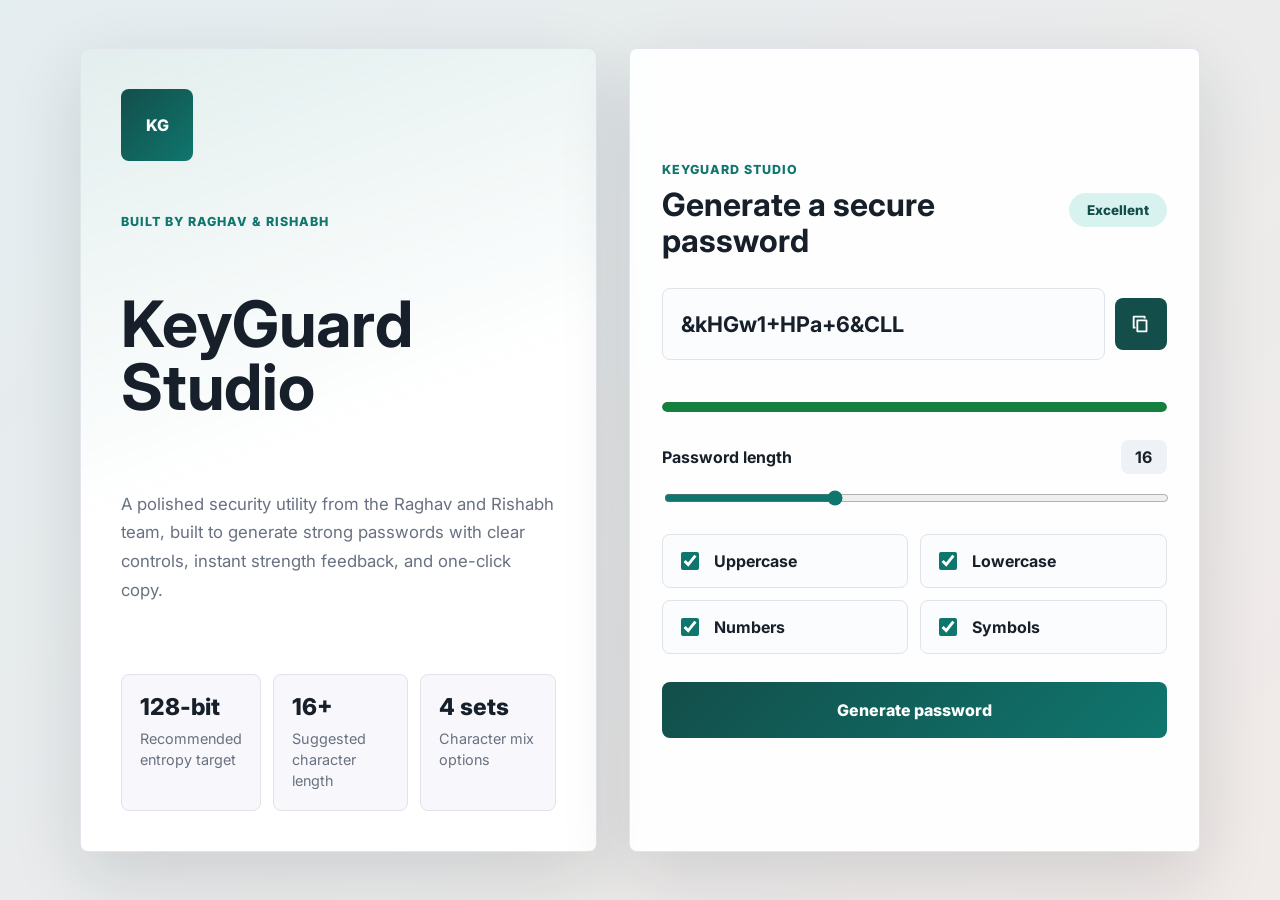
==== index.html @ d0e6b9a9 "Project: Password generator" ====
<!DOCTYPE html>
<html lang="en">
<head>
  <meta charset="UTF-8">
  <meta name="viewport" content="width=device-width, initial-scale=1.0">
  <title>KeyGuard Studio</title>
  <link rel="preconnect" href="https://fonts.googleapis.com">
  <link rel="preconnect" href="https://fonts.gstatic.com" crossorigin>
  <link href="https://fonts.googleapis.com/css2?family=Inter:wght@400;500;600;700;800&display=swap" rel="stylesheet">
  <link rel="stylesheet" href="style.css">
</head>
<body>
  <main class="app-shell">
    <section class="brand-panel" aria-label="Team introduction">
      <div class="brand-mark" aria-hidden="true">KG</div>
      <p class="eyebrow">Built by Raghav & Rishabh</p>
      <h1>KeyGuard Studio</h1>
      <p class="intro">
        A polished security utility from the Raghav and Rishabh team, built to generate strong passwords with clear controls, instant strength feedback, and one-click copy.
      </p>

      <div class="trust-grid" aria-label="Password guidance">
        <div>
          <span>128-bit</span>
          <p>Recommended entropy target</p>
        </div>
        <div>
          <span>16+</span>
          <p>Suggested character length</p>
        </div>
        <div>
          <span>4 sets</span>
          <p>Character mix options</p>
        </div>
      </div>
    </section>

    <section class="generator-card" aria-label="Password generator">
      <div class="card-header">
        <div>
          <p class="eyebrow">KeyGuard Studio</p>
          <h2>Generate a secure password</h2>
        </div>
        <div class="status-pill" id="strengthLabel">Ready</div>
      </div>

      <div class="password-output">
        <input id="passwordOutput" type="text" aria-label="Generated password" readonly>
        <button id="copyButton" class="icon-button" type="button" title="Copy password" aria-label="Copy password">
          <svg viewBox="0 0 24 24" aria-hidden="true">
            <path d="M8 8h10v12H8z"></path>
            <path d="M6 16H4V4h12v2"></path>
          </svg>
        </button>
      </div>
      <p id="copyMessage" class="copy-message" role="status" aria-live="polite"></p>

      <div class="strength-meter" aria-hidden="true">
        <span id="strengthBar"></span>
      </div>

      <div class="controls">
        <label class="range-row" for="lengthInput">
          <span>Password length</span>
          <strong id="lengthValue">16</strong>
        </label>
        <input id="lengthInput" type="range" min="8" max="32" value="16">

        <div class="option-grid" aria-label="Character options">
          <label class="check-option">
            <input type="checkbox" id="uppercase" checked>
            <span>Uppercase</span>
          </label>
          <label class="check-option">
            <input type="checkbox" id="lowercase" checked>
            <span>Lowercase</span>
          </label>
          <label class="check-option">
            <input type="checkbox" id="numbers" checked>
            <span>Numbers</span>
          </label>
          <label class="check-option">
            <input type="checkbox" id="symbols" checked>
            <span>Symbols</span>
          </label>
        </div>
      </div>

      <div class="actions">
        <button id="generateButton" class="primary-button" type="button">Generate password</button>
      </div>
    </section>
  </main>

  <script src="script.js"></script>
</body>
</html>
---- style.css ----
:root {
  color-scheme: light;
  --ink: #17202a;
  --muted: #687180;
  --paper: #f6f7fb;
  --panel: #ffffff;
  --line: #dfe3ea;
  --brand: #0f766e;
  --brand-dark: #134e4a;
  --accent: #b45309;
  --success: #15803d;
  --warning: #b45309;
  --danger: #b91c1c;
  --shadow: 0 24px 70px rgba(23, 32, 42, 0.14);
}

* {
  box-sizing: border-box;
}

body {
  min-height: 100vh;
  margin: 0;
  font-family: "Inter", system-ui, -apple-system, BlinkMacSystemFont, "Segoe UI", sans-serif;
  color: var(--ink);
  background:
    linear-gradient(135deg, rgba(15, 118, 110, 0.08), rgba(180, 83, 9, 0.08)),
    var(--paper);
}

button,
input {
  font: inherit;
}

.app-shell {
  width: min(1120px, calc(100% - 40px));
  min-height: 100vh;
  margin: 0 auto;
  display: grid;
  grid-template-columns: 0.95fr 1.05fr;
  gap: 32px;
  align-items: stretch;
  padding: 48px 0;
}

.brand-panel,
.generator-card {
  min-height: 640px;
  height: 100%;
  background: rgba(255, 255, 255, 0.92);
  border: 1px solid rgba(223, 227, 234, 0.9);
  box-shadow: var(--shadow);
}

.brand-panel {
  display: flex;
  flex-direction: column;
  justify-content: space-between;
  padding: 40px;
  border-radius: 8px;
  background:
    linear-gradient(160deg, rgba(15, 118, 110, 0.12), transparent 48%),
    #ffffff;
}

.brand-mark {
  width: 72px;
  height: 72px;
  display: grid;
  place-items: center;
  border-radius: 8px;
  color: #ffffff;
  background: linear-gradient(135deg, var(--brand-dark), var(--brand));
  font-weight: 800;
  letter-spacing: 0;
}

.eyebrow {
  margin: 0 0 10px;
  color: var(--brand);
  font-size: 0.78rem;
  font-weight: 800;
  letter-spacing: 0.08em;
  text-transform: uppercase;
}

h1,
h2,
p {
  margin-top: 0;
}

h1 {
  max-width: 590px;
  margin-bottom: 18px;
  font-size: clamp(2.2rem, 5vw, 4.7rem);
  line-height: 0.98;
  letter-spacing: 0;
}

h2 {
  margin-bottom: 0;
  font-size: clamp(1.5rem, 2.5vw, 2rem);
  line-height: 1.1;
  letter-spacing: 0;
}

.intro {
  max-width: 520px;
  color: var(--muted);
  font-size: 1.05rem;
  line-height: 1.7;
}

.trust-grid {
  display: grid;
  grid-template-columns: repeat(3, 1fr);
  gap: 12px;
}

.trust-grid div {
  min-height: 112px;
  padding: 18px;
  border: 1px solid var(--line);
  border-radius: 8px;
  background: rgba(246, 247, 251, 0.78);
}

.trust-grid span {
  display: block;
  margin-bottom: 8px;
  font-size: 1.45rem;
  font-weight: 800;
}

.trust-grid p {
  margin: 0;
  color: var(--muted);
  font-size: 0.9rem;
  line-height: 1.45;
}

.generator-card {
  display: flex;
  flex-direction: column;
  justify-content: center;
  padding: 32px;
  border-radius: 8px;
}

.card-header,
.range-row,
.actions {
  display: flex;
  align-items: center;
  justify-content: space-between;
  gap: 16px;
}

.status-pill {
  min-width: 98px;
  padding: 9px 12px;
  border-radius: 999px;
  color: var(--brand-dark);
  background: #d8f3ef;
  font-size: 0.84rem;
  font-weight: 800;
  text-align: center;
}

.password-output {
  height: 72px;
  margin-top: 30px;
  display: grid;
  grid-template-columns: 1fr 52px;
  gap: 10px;
}

.password-output input {
  width: 100%;
  min-width: 0;
  border: 1px solid var(--line);
  border-radius: 8px;
  padding: 0 18px;
  color: var(--ink);
  background: #fbfcfe;
  font-size: clamp(1rem, 2.5vw, 1.35rem);
  font-weight: 700;
  letter-spacing: 0;
  outline: none;
}

.password-output input:focus {
  border-color: var(--brand);
  box-shadow: 0 0 0 4px rgba(15, 118, 110, 0.13);
}

.icon-button {
  width: 52px;
  height: 52px;
  align-self: center;
  display: grid;
  place-items: center;
  border: 0;
  border-radius: 8px;
  color: #ffffff;
  background: var(--brand-dark);
  cursor: pointer;
  transition: transform 160ms ease, background 160ms ease;
}

.icon-button:hover {
  background: var(--brand);
  transform: translateY(-1px);
}

.icon-button svg {
  width: 22px;
  height: 22px;
  fill: none;
  stroke: currentColor;
  stroke-width: 2;
  stroke-linejoin: round;
}

.copy-message {
  min-height: 22px;
  margin: 8px 0 12px;
  color: var(--success);
  font-size: 0.9rem;
  font-weight: 700;
}

.strength-meter {
  height: 10px;
  overflow: hidden;
  border-radius: 999px;
  background: #e8ebf0;
}

.strength-meter span {
  display: block;
  width: 0%;
  height: 100%;
  border-radius: inherit;
  background: var(--danger);
  transition: width 180ms ease, background 180ms ease;
}

.controls {
  margin-top: 28px;
}

.range-row {
  margin-bottom: 14px;
  font-weight: 700;
}

.range-row strong {
  min-width: 46px;
  padding: 7px 10px;
  border-radius: 8px;
  background: #eef1f5;
  text-align: center;
}

input[type="range"] {
  width: 100%;
  accent-color: var(--brand);
}

.option-grid {
  margin-top: 24px;
  display: grid;
  grid-template-columns: repeat(2, 1fr);
  gap: 12px;
}

.check-option {
  min-height: 54px;
  display: flex;
  align-items: center;
  gap: 12px;
  padding: 14px;
  border: 1px solid var(--line);
  border-radius: 8px;
  background: #fbfcfe;
  color: var(--ink);
  font-weight: 700;
  cursor: pointer;
}

.check-option input {
  width: 18px;
  height: 18px;
  accent-color: var(--brand);
}

.primary-button {
  width: 100%;
  min-height: 56px;
  margin-top: 28px;
  border: 0;
  border-radius: 8px;
  color: #ffffff;
  background: linear-gradient(135deg, var(--brand-dark), var(--brand));
  font-weight: 800;
  cursor: pointer;
  transition: transform 160ms ease, box-shadow 160ms ease;
}

.primary-button:hover {
  transform: translateY(-1px);
  box-shadow: 0 14px 28px rgba(19, 78, 74, 0.22);
}

@media (max-width: 880px) {
  .app-shell {
    grid-template-columns: 1fr;
    padding: 28px 0;
  }

  .brand-panel {
    min-height: auto;
    gap: 44px;
  }

  .generator-card {
    min-height: auto;
    height: auto;
  }
}

@media (max-width: 560px) {
  .app-shell {
    width: min(100% - 24px, 1120px);
  }

  .brand-panel,
  .generator-card {
    padding: 22px;
  }

  .trust-grid,
  .option-grid {
    grid-template-columns: 1fr;
  }

  .card-header {
    align-items: flex-start;
    flex-direction: column;
  }

  .password-output {
    height: auto;
    grid-template-columns: 1fr;
  }

  .password-output input {
    height: 64px;
  }

  .icon-button {
    width: 100%;
  }
}
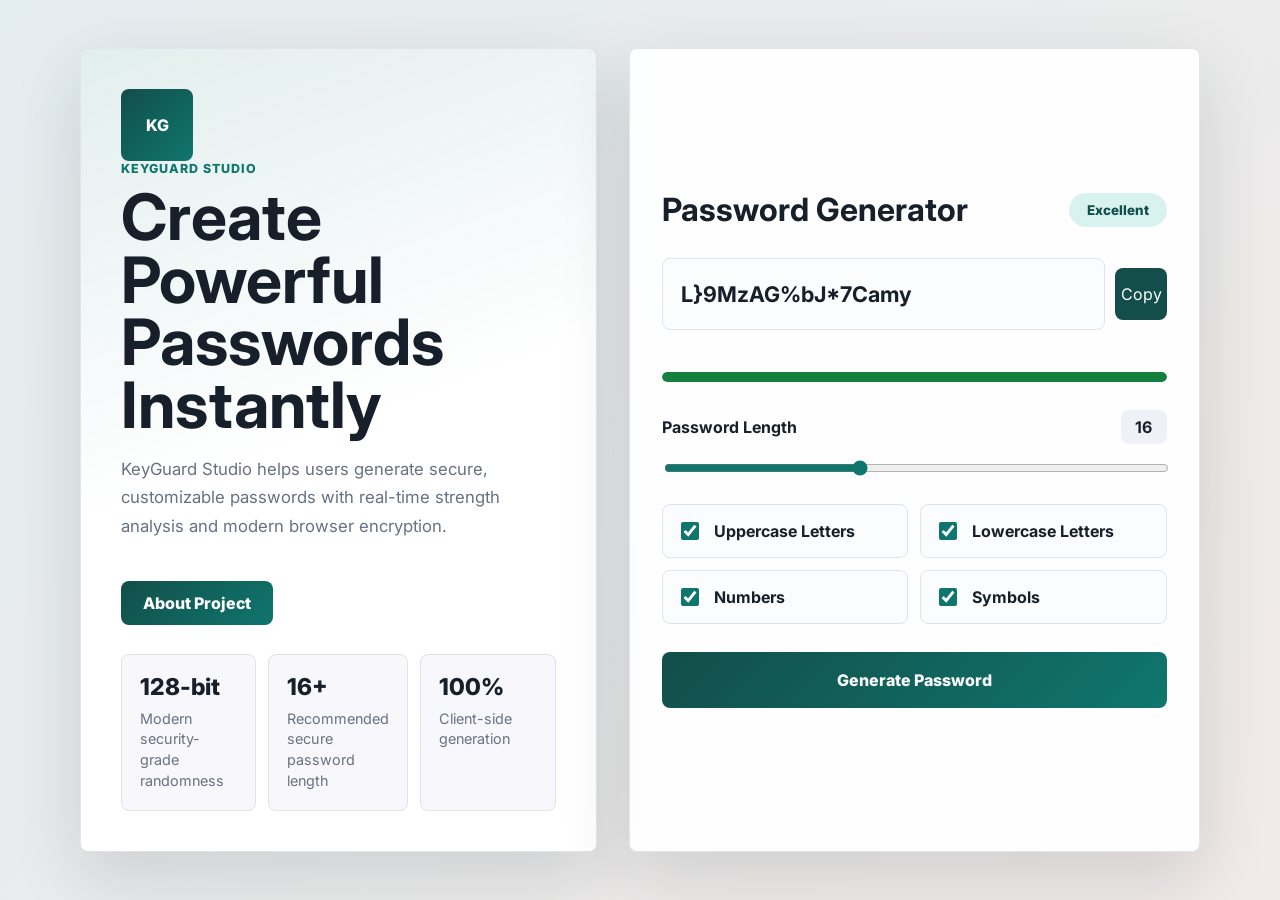
==== commit 852b3b44: "Final Project" ====
--- a/index.html
+++ b/index.html
@@ -11,87 +11,88 @@
 </head>
 <body>
   <main class="app-shell">
-    <section class="brand-panel" aria-label="Team introduction">
-      <div class="brand-mark" aria-hidden="true">KG</div>
-      <p class="eyebrow">Built by Raghav & Rishabh</p>
-      <h1>KeyGuard Studio</h1>
-      <p class="intro">
-        A polished security utility from the Raghav and Rishabh team, built to generate strong passwords with clear controls, instant strength feedback, and one-click copy.
-      </p>
+    <section class="brand-panel">
+      <div>
+        <div class="brand-mark">KG</div>
+        <p class="eyebrow">KeyGuard Studio</p>
+        <h1>Create Powerful Passwords Instantly</h1>
+        <p class="intro">
+          KeyGuard Studio helps users generate secure, customizable passwords with real-time strength analysis and modern browser encryption.
+        </p>
+        <a href="about.html" class="about-button">About Project</a>
+      </div>
 
-      <div class="trust-grid" aria-label="Password guidance">
+      <div class="trust-grid">
         <div>
           <span>128-bit</span>
-          <p>Recommended entropy target</p>
+          <p>Modern security-grade randomness</p>
         </div>
         <div>
           <span>16+</span>
-          <p>Suggested character length</p>
+          <p>Recommended secure password length</p>
         </div>
         <div>
-          <span>4 sets</span>
-          <p>Character mix options</p>
+          <span>100%</span>
+          <p>Client-side generation</p>
         </div>
       </div>
     </section>
 
-    <section class="generator-card" aria-label="Password generator">
+    <section class="generator-card">
       <div class="card-header">
-        <div>
-          <p class="eyebrow">KeyGuard Studio</p>
-          <h2>Generate a secure password</h2>
-        </div>
-        <div class="status-pill" id="strengthLabel">Ready</div>
+        <h2>Password Generator</h2>
+        <div class="status-pill" id="strengthLabel">Strong</div>
       </div>
 
       <div class="password-output">
-        <input id="passwordOutput" type="text" aria-label="Generated password" readonly>
-        <button id="copyButton" class="icon-button" type="button" title="Copy password" aria-label="Copy password">
-          <svg viewBox="0 0 24 24" aria-hidden="true">
-            <path d="M8 8h10v12H8z"></path>
-            <path d="M6 16H4V4h12v2"></path>
-          </svg>
+        <input type="text" id="passwordOutput" readonly>
+        <button class="icon-button" id="copyButton">
+          Copy
         </button>
       </div>
-      <p id="copyMessage" class="copy-message" role="status" aria-live="polite"></p>
 
-      <div class="strength-meter" aria-hidden="true">
+      <p class="copy-message" id="copyMessage"></p>
+
+      <div class="strength-meter">
         <span id="strengthBar"></span>
       </div>
 
       <div class="controls">
-        <label class="range-row" for="lengthInput">
-          <span>Password length</span>
+        <div class="range-row">
+          <label for="lengthInput">Password Length</label>
           <strong id="lengthValue">16</strong>
-        </label>
-        <input id="lengthInput" type="range" min="8" max="32" value="16">
+        </div>
 
-        <div class="option-grid" aria-label="Character options">
+        <input type="range" id="lengthInput" min="6" max="32" value="16">
+
+        <div class="option-grid">
           <label class="check-option">
             <input type="checkbox" id="uppercase" checked>
-            <span>Uppercase</span>
+            Uppercase Letters
           </label>
+
           <label class="check-option">
             <input type="checkbox" id="lowercase" checked>
-            <span>Lowercase</span>
+            Lowercase Letters
           </label>
+
           <label class="check-option">
             <input type="checkbox" id="numbers" checked>
-            <span>Numbers</span>
+            Numbers
           </label>
+
           <label class="check-option">
             <input type="checkbox" id="symbols" checked>
-            <span>Symbols</span>
+            Symbols
           </label>
         </div>
-      </div>
 
-      <div class="actions">
-        <button id="generateButton" class="primary-button" type="button">Generate password</button>
+        <button class="primary-button" id="generateButton">
+          Generate Password
+        </button>
       </div>
     </section>
   </main>
-
   <script src="script.js"></script>
 </body>
-</html>
+</html>
--- a/style.css
+++ b/style.css
@@ -365,3 +365,21 @@
     width: 100%;
   }
 }
+
+.about-button {
+  display: inline-block;
+  margin-top: 24px;
+  padding: 12px 22px;
+  border-radius: 8px;
+  background: linear-gradient(135deg, var(--brand-dark), var(--brand));
+  color: #ffffff;
+  font-weight: 800;
+  text-decoration: none;
+  text-align: center;
+  transition: transform 160ms ease, box-shadow 160ms ease;
+}
+
+.about-button:hover {
+  transform: translateY(-2px);
+  box-shadow: 0 14px 28px rgba(19, 78, 74, 0.22);
+}
